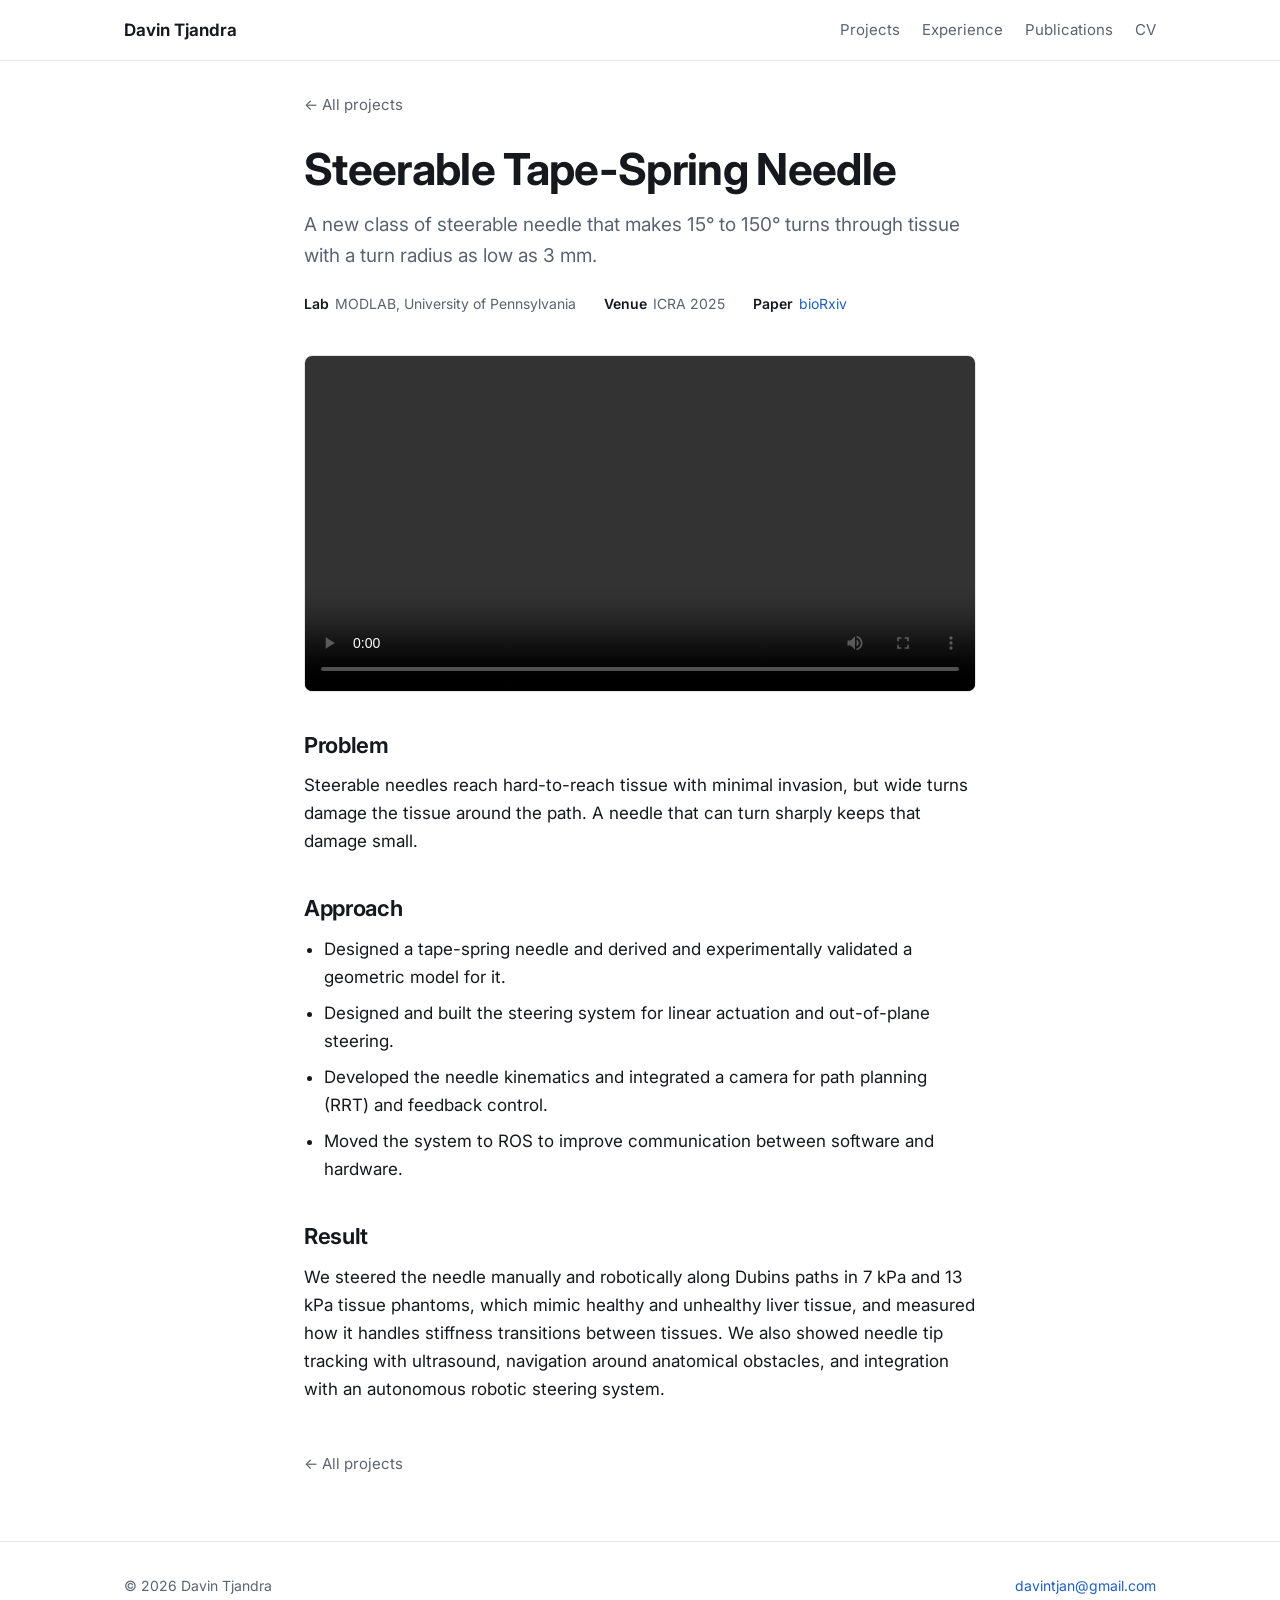
==== projects/needle.html @ 0a409e97 "Redesign portfolio Replace the HTML5 UP template with a plain HTML/CSS site: homepage with project c" ====
<!doctype html>
<html lang="en">
  <head>
    <meta charset="utf-8" />
    <meta name="viewport" content="width=device-width, initial-scale=1" />
    <title>Steerable Tape-Spring Needle · Davin Tjandra</title>
    <meta name="description" content="A tape-spring steerable needle that makes sharp turns through tissue, steered manually and robotically." />
    <link rel="preconnect" href="https://fonts.googleapis.com" />
    <link rel="preconnect" href="https://fonts.gstatic.com" crossorigin />
    <link
      rel="stylesheet"
      href="https://fonts.googleapis.com/css2?family=Inter:wght@400;500;600;700&display=swap"
    />
    <link rel="stylesheet" href="../style.css" />
  </head>
  <body>
    <header class="topbar">
      <div class="wrap">
        <a class="brand" href="../index.html">Davin Tjandra</a>
        <nav class="nav">
          <a href="../index.html#projects">Projects</a>
          <a href="../index.html#experience">Experience</a>
          <a href="../index.html#publications" class="hide-sm">Publications</a>
          <a href="https://drive.google.com/file/d/1XE6uDH8KvG32tiVJxi-hi0fYt_D9xmmk/view?usp=sharing" target="_blank" rel="noopener">CV</a>
        </nav>
      </div>
    </header>

    <main class="wrap narrow">
      <a class="back" href="../index.html#projects">← All projects</a>

      <div class="project-head">
        <h1>Steerable Tape-Spring Needle</h1>
        <p class="lede">A new class of steerable needle that makes 15° to 150° turns through tissue with a turn radius as low as 3 mm.</p>
        <div class="facts">
          <span><b>Lab</b>MODLAB, University of Pennsylvania</span>
          <span><b>Venue</b>ICRA 2025</span>
          <span><b>Paper</b><a href="https://doi.org/10.1101/2024.09.22.614377" target="_blank" rel="noopener">bioRxiv</a></span>
        </div>
      </div>

      <div class="media">
        <video controls preload="metadata" playsinline><source src="../vids/needle_demo_vid.mp4" type="video/mp4" /></video>
      </div>

      <div class="prose">
        <h2>Problem</h2>
        <p>
          Steerable needles reach hard-to-reach tissue with minimal invasion, but
          wide turns damage the tissue around the path. A needle that can turn
          sharply keeps that damage small.
        </p>

        <h2>Approach</h2>
        <ul>
          <li>Designed a tape-spring needle and derived and experimentally validated a geometric model for it.</li>
          <li>Designed and built the steering system for linear actuation and out-of-plane steering.</li>
          <li>Developed the needle kinematics and integrated a camera for path planning (RRT) and feedback control.</li>
          <li>Moved the system to ROS to improve communication between software and hardware.</li>
        </ul>

        <h2>Result</h2>
        <p>
          We steered the needle manually and robotically along Dubins paths in
          7 kPa and 13 kPa tissue phantoms, which mimic healthy and unhealthy
          liver tissue, and measured how it handles stiffness transitions between
          tissues. We also showed needle tip tracking with ultrasound, navigation
          around anatomical obstacles, and integration with an autonomous robotic
          steering system.
        </p>
      </div>

      <a class="back" href="../index.html#projects" style="margin-bottom: 64px">← All projects</a>
    </main>

    <footer>
      <div class="wrap">
        <span>© 2026 Davin Tjandra</span>
        <a href="mailto:davintjan@gmail.com">davintjan@gmail.com</a>
      </div>
    </footer>
    <script src="../script.js"></script>
  </body>
</html>
---- style.css ----
/* Davin Tjandra portfolio, v2 */

:root {
  --bg: #ffffff;
  --bg-soft: #f5f6f8;
  --text: #16181d;
  --text-muted: #5b6270;
  --border: #e4e6eb;
  --accent: #1f5fbf;
  --accent-soft: #e8effa;
  --radius: 10px;
  --max: 1080px;
  --max-text: 720px;
  color-scheme: light;
}

@media (prefers-color-scheme: dark) {
  :root:not([data-theme="light"]) {
    --bg: #0f1115;
    --bg-soft: #171a20;
    --text: #e8eaee;
    --text-muted: #9aa1ad;
    --border: #262a32;
    --accent: #7aa7f0;
    --accent-soft: #1a2436;
    color-scheme: dark;
  }
}

* { box-sizing: border-box; }

html { scroll-behavior: smooth; scroll-padding-top: 72px; }

body {
  margin: 0;
  background: var(--bg);
  color: var(--text);
  font-family: "Inter", system-ui, -apple-system, "Segoe UI", Roboto, sans-serif;
  font-size: 17px;
  line-height: 1.65;
  -webkit-font-smoothing: antialiased;
}

img, video { max-width: 100%; display: block; }

a { color: var(--accent); text-decoration: none; }
a:hover { text-decoration: underline; }

h1, h2, h3 { line-height: 1.25; letter-spacing: -0.015em; margin: 0; }
h1 { font-size: clamp(32px, 5vw, 44px); font-weight: 700; }
h2 { font-size: 26px; font-weight: 650; }
h3 { font-size: 18px; font-weight: 600; }

p { margin: 0 0 1em; }

.wrap { max-width: var(--max); margin: 0 auto; padding: 0 24px; }
.narrow { max-width: var(--max-text); }
.left > * { max-width: var(--max-text); }

/* ---------- Top bar ---------- */

.topbar {
  position: sticky;
  top: 0;
  z-index: 10;
  background: color-mix(in srgb, var(--bg) 88%, transparent);
  backdrop-filter: blur(8px);
  border-bottom: 1px solid var(--border);
}
.topbar .wrap {
  display: flex;
  align-items: center;
  justify-content: space-between;
  height: 60px;
  gap: 16px;
}
.brand { font-weight: 650; color: var(--text); white-space: nowrap; }
.brand:hover { text-decoration: none; }
.nav { display: flex; gap: 22px; font-size: 15px; }
.nav a { color: var(--text-muted); }
.nav a:hover { color: var(--text); text-decoration: none; }

@media (max-width: 640px) {
  .nav { gap: 14px; font-size: 14px; }
  .nav .hide-sm { display: none; }
}

/* ---------- Sections ---------- */

section { padding: 72px 0; border-top: 1px solid var(--border); }
section:first-of-type { border-top: 0; }
.section-head { margin-bottom: 28px; }
.section-head p { color: var(--text-muted); margin: 6px 0 0; }

/* ---------- Hero ---------- */

.hero { padding: 72px 0 64px; }
.hero .wrap {
  display: grid;
  grid-template-columns: 1fr 300px;
  gap: 56px;
  align-items: center;
}
.hero .role { color: var(--text-muted); font-size: 18px; margin: 8px 0 24px; }
.hero .bio p { max-width: 620px; }
.hero img {
  width: 100%;
  aspect-ratio: 4 / 5;
  object-fit: cover;
  border-radius: var(--radius);
}

.links { display: flex; flex-wrap: wrap; gap: 10px; margin-top: 24px; }
.btn {
  display: inline-flex;
  align-items: center;
  gap: 6px;
  padding: 8px 14px;
  border: 1px solid var(--border);
  border-radius: 8px;
  color: var(--text);
  font-size: 15px;
  font-weight: 500;
}
.btn:hover { border-color: var(--text-muted); text-decoration: none; }
.btn.primary { background: var(--text); border-color: var(--text); color: var(--bg); }
.btn.primary:hover { opacity: 0.88; }

@media (max-width: 800px) {
  .hero .wrap { grid-template-columns: 1fr; gap: 32px; }
  .hero img { max-width: 280px; order: -1; }
}

/* ---------- Project cards ---------- */

.grid {
  display: grid;
  grid-template-columns: repeat(auto-fill, minmax(300px, 1fr));
  gap: 24px;
}
.card {
  display: flex;
  flex-direction: column;
  border: 1px solid var(--border);
  border-radius: var(--radius);
  overflow: hidden;
  color: var(--text);
  background: var(--bg);
  transition: border-color 0.15s, transform 0.15s;
}
.card:hover { border-color: var(--text-muted); transform: translateY(-2px); text-decoration: none; }
.card .thumb {
  aspect-ratio: 16 / 10;
  background: var(--bg-soft);
  overflow: hidden;
}
.card .thumb img, .card .thumb video { width: 100%; height: 100%; object-fit: cover; }
.card .body { padding: 18px 20px 20px; display: flex; flex-direction: column; gap: 8px; flex: 1; }
.card .meta { font-size: 13px; color: var(--text-muted); }
.card p { color: var(--text-muted); font-size: 15px; margin: 0; }

.tags { display: flex; flex-wrap: wrap; gap: 6px; margin-top: auto; padding-top: 6px; }
.tag {
  font-size: 12px;
  padding: 2px 8px;
  border-radius: 999px;
  background: var(--accent-soft);
  color: var(--accent);
}

/* ---------- Earlier work list ---------- */

.list { list-style: none; padding: 0; margin: 0; }
.list li {
  display: grid;
  grid-template-columns: 1fr auto;
  gap: 4px 24px;
  padding: 14px 0;
  border-bottom: 1px solid var(--border);
}
.list li:last-child { border-bottom: 0; }
.list .title { font-weight: 600; color: var(--text); }
.list .desc { grid-column: 1 / -1; color: var(--text-muted); font-size: 15px; }
.list .year { color: var(--text-muted); font-size: 14px; }

/* ---------- Experience timeline ---------- */

.timeline { list-style: none; padding: 0; margin: 0; }
.timeline li {
  display: grid;
  grid-template-columns: 150px 1fr;
  gap: 24px;
  padding: 18px 0;
  border-bottom: 1px solid var(--border);
}
.timeline li:last-child { border-bottom: 0; }
.timeline .when { color: var(--text-muted); font-size: 14px; padding-top: 2px; }
.timeline .org { color: var(--text-muted); }
.timeline p { margin: 6px 0 0; font-size: 15px; color: var(--text-muted); }

@media (max-width: 640px) {
  .timeline li { grid-template-columns: 1fr; gap: 2px; }
}

/* ---------- Publications ---------- */

.pubs { list-style: none; padding: 0; margin: 0; display: grid; gap: 22px; }
.pubs .title { font-weight: 600; }
.pubs .authors, .pubs .venue { color: var(--text-muted); font-size: 15px; }
.pubs .authors b { color: var(--text); font-weight: 600; }
.pubs .venue i { font-style: normal; }
.pubs .pub-links { font-size: 14px; margin-top: 2px; }
.pubs .pub-links a { margin-right: 12px; }

.awards { padding-left: 20px; margin: 0; color: var(--text-muted); }
.awards li { padding: 4px 0; }
.awards b { color: var(--text); font-weight: 600; }

/* ---------- Project page ---------- */

.back { display: inline-block; margin: 32px 0 0; font-size: 15px; color: var(--text-muted); }
.project-head { padding: 24px 0 32px; }
.project-head .lede { font-size: 19px; color: var(--text-muted); margin: 12px 0 0; }
.facts {
  display: flex;
  flex-wrap: wrap;
  gap: 8px 28px;
  margin-top: 20px;
  font-size: 14px;
  color: var(--text-muted);
}
.facts b { color: var(--text); font-weight: 600; margin-right: 6px; }

.media-grid {
  display: grid;
  grid-template-columns: repeat(2, 1fr);
  gap: 12px;
  margin: 8px 0 40px;
}
.media-grid figure { margin: 0; }
.media-grid img { width: 100%; border-radius: 8px; border: 1px solid var(--border); }
figcaption { font-size: 13px; color: var(--text-muted); margin-top: 6px; text-align: center; }

@media (max-width: 560px) { .media-grid { grid-template-columns: 1fr; } }

.prose h2 { font-size: 22px; margin: 40px 0 12px; }
.prose ul { padding-left: 20px; margin: 0 0 1em; }
.prose li { margin-bottom: 8px; }
.prose code { font-size: 0.9em; background: var(--bg-soft); padding: 1px 5px; border-radius: 4px; }

/* ---------- Lazy YouTube ---------- */

.yt {
  position: relative;
  aspect-ratio: 16 / 9;
  border-radius: 8px;
  overflow: hidden;
  background: #000 center / cover no-repeat;
  cursor: pointer;
  border: 0;
  padding: 0;
  width: 100%;
}
.yt::after {
  content: "";
  position: absolute;
  inset: 50% auto auto 50%;
  width: 64px;
  height: 44px;
  transform: translate(-50%, -50%);
  border-radius: 10px;
  background: rgba(0, 0, 0, 0.7) url("data:image/svg+xml,%3Csvg xmlns='http://www.w3.org/2000/svg' viewBox='0 0 24 24' fill='white'%3E%3Cpath d='M8 5v14l11-7z'/%3E%3C/svg%3E") center / 24px no-repeat;
}
.yt iframe { position: absolute; inset: 0; width: 100%; height: 100%; border: 0; }

/* ---------- Footer ---------- */

footer {
  border-top: 1px solid var(--border);
  padding: 32px 0 48px;
  color: var(--text-muted);
  font-size: 14px;
}
footer .wrap { display: flex; justify-content: space-between; flex-wrap: wrap; gap: 12px; }

/* ---------- Project media ---------- */

.media { margin: 8px 0 40px; display: grid; gap: 12px; }
.media video, .media > img, .media figure img { width: 100%; border-radius: 8px; border: 1px solid var(--border); }
.media figure { margin: 0; }
.media-grid .yt, .media .yt { border: 1px solid var(--border); }
.yt.playing::after { display: none; }

.subproject { padding-top: 24px; }
.subproject + .subproject { border-top: 1px solid var(--border); margin-top: 40px; padding-top: 48px; }
.subproject h2 { font-size: 24px; margin: 0 0 6px; }
.subproject .meta { color: var(--text-muted); font-size: 14px; margin-bottom: 20px; display: block; }
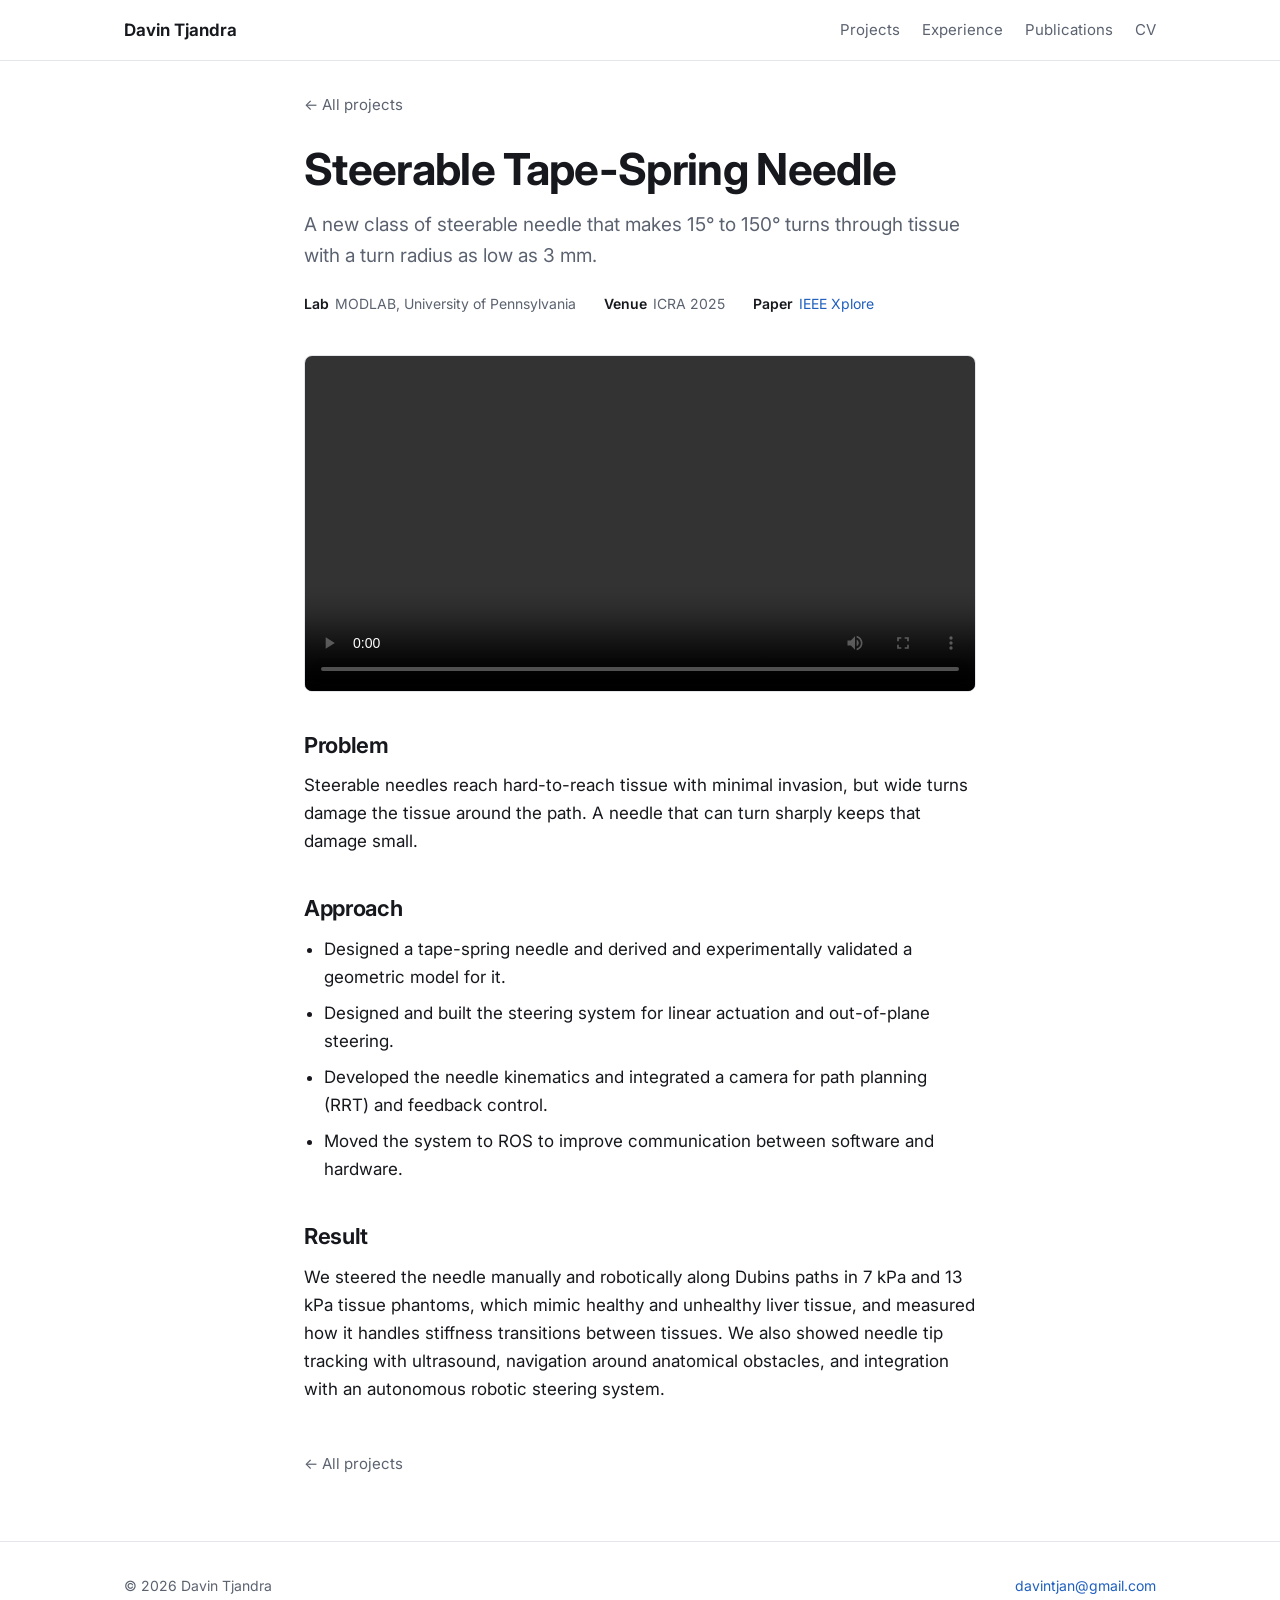
==== commit ad08c196: "Cite the ICRA 2025 version of the steerable needle paper" ====
--- a/projects/needle.html
+++ b/projects/needle.html
@@ -35,7 +35,7 @@
         <div class="facts">
           <span><b>Lab</b>MODLAB, University of Pennsylvania</span>
           <span><b>Venue</b>ICRA 2025</span>
-          <span><b>Paper</b><a href="https://doi.org/10.1101/2024.09.22.614377" target="_blank" rel="noopener">bioRxiv</a></span>
+          <span><b>Paper</b><a href="https://doi.org/10.1109/ICRA55743.2025.11127659" target="_blank" rel="noopener">IEEE Xplore</a></span>
         </div>
       </div>
 
